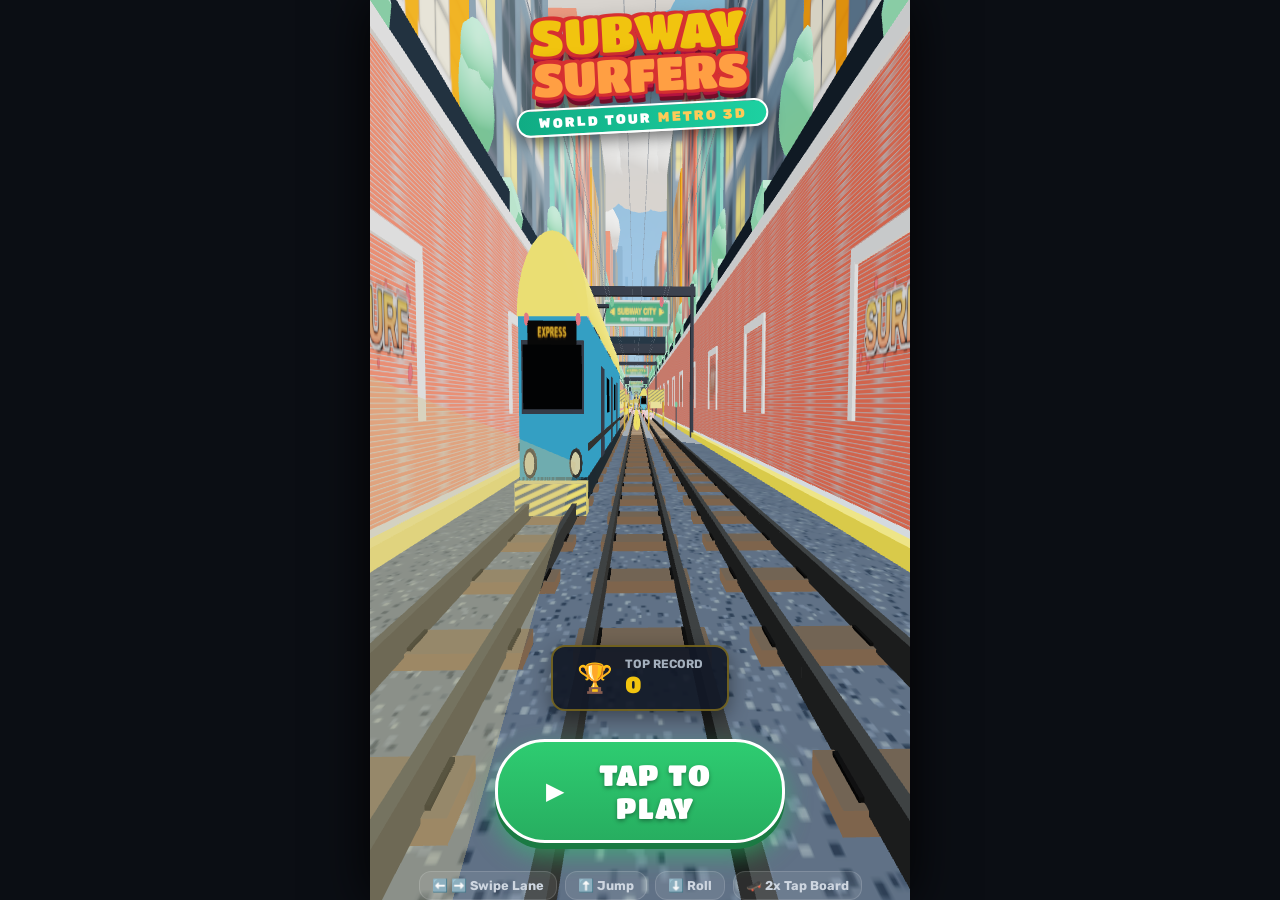
==== android/app/src/main/assets/web/index.html @ 168af614 "feat: add Subway Surfers web game and Android wrapper app" ====
<!DOCTYPE html>
<html lang="en">
<head>
  <meta charset="UTF-8">
  <meta name="viewport" content="width=device-width, initial-scale=1.0, maximum-scale=1.0, user-scalable=no, viewport-fit=cover">
  <title>Subway Runner 3D</title>
  <link rel="stylesheet" href="style.css">
  <script src="three.min.js"></script>
</head>
<body>
  <div id="game-wrapper">
    <!-- 3D WebGL Canvas -->
    <div id="canvas-container"></div>

    <!-- IN-GAME HUD (Exact Subway Surfers Style) -->
    <div id="hud" class="screen-layer">
      <!-- Top Left: Authentic Glossy Blue Pause Button -->
      <div class="hud-top-left">
        <button id="btn-pause" class="ss-pause-btn" aria-label="Pause">
          <span class="pause-bar"></span>
          <span class="pause-bar"></span>
        </button>

        <!-- Active Power-Up Badges on Left Side -->
        <div id="hud-powerups-list" class="ss-powerups-list">
          <!-- Dynamically populated power-up items -->
        </div>
      </div>

      <!-- Top Right: Exact Multiplier, Score & Coin Counters -->
      <div class="hud-top-right">
        <!-- Score Row: Multiplier + Score Pill -->
        <div class="ss-score-row">
          <div class="ss-multiplier" id="hud-multiplier">
            <span class="mult-prefix">x</span><span class="mult-val" id="mult-number">1</span>
            <span class="mult-star">★</span>
          </div>
          <div class="ss-stat-pill ss-score-pill">
            <span id="hud-score-count">000000</span>
          </div>
        </div>

        <!-- Coin Counter Pill (Stacked underneath Score) -->
        <div class="ss-coins-row">
          <div class="ss-stat-pill ss-coin-pill">
            <span id="hud-coin-count">0</span>
            <div class="ss-coin-icon">
              <span class="coin-star">★</span>
            </div>
          </div>
        </div>

        <!-- Top Run Chase Widget (Subway Surfers Friend Chase) -->
        <div class="ss-chase-widget" id="chase-card">
          <div class="chase-avatar">🏃</div>
          <div class="chase-info">
            <span class="chase-label">TOP RUN</span>
            <span class="chase-score" id="chase-score-val">10000</span>
          </div>
        </div>
      </div>

      <!-- Double Tap for Hoverboard Indicator -->
      <div id="hoverboard-prompt" class="ss-prompt-badge">
        <span class="board-icon">🛹</span> DOUBLE TAP FOR HOVERBOARD
      </div>

      <!-- Arcade Announcements & Near-Miss Floating Popups -->
      <div id="hud-announcements" class="ss-announcements-container"></div>
    </div>

    <!-- MAIN TITLE MENU (Subway Surfers Full Visual Presentation) -->
    <div id="screen-main-menu" class="screen-layer ss-title-screen active">
      <div class="ss-title-top">
        <div class="ss-logo-container">
          <div class="ss-logo-main">SUBWAY</div>
          <div class="ss-logo-sub">SURFERS</div>
          <div class="ss-tour-banner">
            <span class="tour-text">WORLD TOUR</span>
            <span class="tour-city">METRO 3D</span>
          </div>
        </div>
      </div>

      <div class="ss-title-bottom">
        <div class="ss-menu-card">
          <div class="ss-trophy">🏆</div>
          <div class="ss-card-details">
            <span class="ss-card-title">TOP RECORD</span>
            <span class="ss-card-val" id="menu-high-score">0</span>
          </div>
        </div>

        <div class="ss-play-container">
          <button id="btn-play" class="ss-btn-play">
            <span class="play-arrow">▶</span>
            <span class="play-label">TAP TO PLAY</span>
          </button>
        </div>

        <div class="ss-quick-controls">
          <span>⬅️ ➡️ Swipe Lane</span>
          <span>⬆️ Jump</span>
          <span>⬇️ Roll</span>
          <span>🛹 2x Tap Board</span>
        </div>
      </div>
    </div>

    <!-- PAUSE MENU -->
    <div id="screen-pause" class="screen-layer overlay">
      <div class="ss-modal">
        <h2 class="ss-modal-title">PAUSED</h2>
        <div class="ss-modal-stats">
          <div class="ss-stat-line">
            <span>Score:</span>
            <strong id="pause-score">0</strong>
          </div>
          <div class="ss-stat-line">
            <span>Coins:</span>
            <strong id="pause-coins">0</strong>
          </div>
        </div>
        <div class="ss-modal-buttons">
          <button id="btn-resume" class="ss-btn-green">RESUME</button>
          <button id="btn-pause-restart" class="ss-btn-orange">RESTART</button>
          <button id="btn-sound" class="ss-btn-blue">SOUND: ON</button>
        </div>
      </div>
    </div>

    <!-- GAME OVER SCREEN -->
    <div id="screen-game-over" class="screen-layer overlay">
      <div class="ss-modal game-over-modal">
        <h2 class="ss-modal-title ss-title-red">CRASHED!</h2>
        
        <div id="new-record-badge" class="ss-badge-record hidden">★ NEW HIGH SCORE! ★</div>

        <div class="ss-results-grid">
          <div class="ss-res-box">
            <span class="res-tag">SCORE</span>
            <span class="res-num" id="go-score">0</span>
          </div>
          <div class="ss-res-box">
            <span class="res-tag">COINS</span>
            <span class="res-num gold-text" id="go-coins">0</span>
          </div>
          <div class="ss-res-box">
            <span class="res-tag">DISTANCE</span>
            <span class="res-num" id="go-dist">0m</span>
          </div>
          <div class="ss-res-box">
            <span class="res-tag">RECORD</span>
            <span class="res-num" id="go-best">0</span>
          </div>
        </div>

        <div class="ss-modal-buttons">
          <button id="btn-restart" class="ss-btn-green ss-btn-large">
            <span>PLAY AGAIN</span>
          </button>
        </div>
      </div>
    </div>
  </div>

  <script src="game.js"></script>
</body>
</html>
---- android/app/src/main/assets/web/style.css ----
@import url('https://fonts.googleapis.com/css2?family=Titan+One&family=Rubik:ital,wght@0,700;0,900;1,900&display=swap');

:root {
  --ss-yellow: #f1c40f;
  --ss-orange: #f39c12;
  --ss-red: #e74c3c;
  --ss-green: #2ecc71;
  --ss-lime: #7bed9f;
  --ss-blue: #00a8ff;
  --ss-dark: #121826;
  --ss-pill-bg: rgba(18, 24, 38, 0.92);
  --ss-border: rgba(255, 255, 255, 0.22);
}

* {
  box-sizing: border-box;
  margin: 0;
  padding: 0;
  user-select: none;
  -webkit-user-select: none;
  -webkit-touch-callout: none;
}

html, body {
  width: 100%;
  height: 100%;
  overflow: hidden;
  background-color: #0b0e14;
  font-family: 'Rubik', sans-serif;
  color: #fff;
}

#game-wrapper {
  position: relative;
  width: 100%;
  height: 100%;
  max-width: 540px;
  margin: 0 auto;
  overflow: hidden;
  box-shadow: 0 0 50px rgba(0, 0, 0, 0.9);
  background: #000;
}

#canvas-container {
  width: 100%;
  height: 100%;
  position: absolute;
  top: 0;
  left: 0;
}

#canvas-container canvas {
  width: 100% !important;
  height: 100% !important;
  display: block;
}

.screen-layer {
  position: absolute;
  inset: 0;
  pointer-events: none;
}

.screen-layer.overlay {
  background: radial-gradient(circle at center, rgba(16, 20, 31, 0.78) 0%, rgba(8, 10, 16, 0.96) 100%);
  display: none;
  align-items: center;
  justify-content: center;
  pointer-events: auto;
  z-index: 50;
  backdrop-filter: blur(8px);
  -webkit-backdrop-filter: blur(8px);
}

.screen-layer.overlay.active {
  display: flex;
}

/* =========================================
   SUBWAY SURFERS IN-GAME HUD
   ========================================= */
#hud {
  z-index: 20;
  display: none;
  justify-content: space-between;
  padding: env(safe-area-inset-top, 14px) 14px 0 14px;
}

#hud.active {
  display: flex;
}

/* --- Top-Left: Authentic Glossy Blue Pause Button --- */
.hud-top-left {
  display: flex;
  flex-direction: column;
  gap: 12px;
  pointer-events: auto;
}

.ss-pause-btn {
  width: 48px;
  height: 48px;
  background: linear-gradient(180deg, #38b6ff 0%, #0084d6 100%);
  border: 2.5px solid #ffffff;
  border-radius: 12px;
  box-shadow: 0 4px 10px rgba(0, 0, 0, 0.45), inset 0 2px 3px rgba(255, 255, 255, 0.6);
  display: flex;
  align-items: center;
  justify-content: center;
  gap: 5px;
  cursor: pointer;
  transition: transform 0.08s ease;
}

.ss-pause-btn:active {
  transform: scale(0.92);
}

.pause-bar {
  width: 6px;
  height: 20px;
  background-color: #ffffff;
  border-radius: 3px;
  box-shadow: 0 1px 2px rgba(0, 0, 0, 0.3);
}

/* --- Active Power-Up Badges (Stacked on Left) --- */
.ss-powerups-list {
  display: flex;
  flex-direction: column;
  gap: 8px;
}

.ss-powerup-badge {
  display: flex;
  align-items: center;
  gap: 8px;
  background: var(--ss-pill-bg);
  border: 2px solid #fff;
  border-radius: 20px;
  padding: 4px 10px;
  font-size: 0.8rem;
  font-weight: 900;
  box-shadow: 0 4px 12px rgba(0,0,0,0.5);
  animation: popIn 0.25s ease-out;
}

.ss-powerup-badge.magnet { border-color: #ff4757; color: #ff6b81; }
.ss-powerup-badge.sneakers { border-color: #2ecc71; color: #7bed9f; }
.ss-powerup-badge.multiplier { border-color: #f1c40f; color: #feca57; }
.ss-powerup-badge.hoverboard { border-color: #00d2d3; color: #48dbfb; }

.ss-powerup-bar {
  width: 32px;
  height: 6px;
  background: rgba(255, 255, 255, 0.25);
  border-radius: 3px;
  overflow: hidden;
}

.ss-powerup-bar-fill {
  height: 100%;
  background: currentColor;
  width: 100%;
}

/* --- Top-Right: Authentic Multiplier, Score & Coins --- */
.hud-top-right {
  display: flex;
  flex-direction: column;
  align-items: flex-end;
  gap: 6px;
  pointer-events: auto;
}

.ss-score-row {
  display: flex;
  align-items: center;
  gap: 6px;
}

/* Multiplier (e.g. x1, x2, x9) */
.ss-multiplier {
  font-family: 'Titan One', cursive;
  font-size: 1.4rem;
  color: #7bed9f;
  text-shadow:
    -1.5px -1.5px 0 #1b4d2e,
     1.5px -1.5px 0 #1b4d2e,
    -1.5px  1.5px 0 #1b4d2e,
     1.5px  1.5px 0 #1b4d2e,
     0 3px 5px rgba(0, 0, 0, 0.7);
  transform: skewX(-8deg);
  display: flex;
  align-items: center;
  gap: 2px;
}

.mult-star {
  color: #f1c40f;
  font-size: 1.25rem;
  margin-left: 1px;
}

/* Dark Stat Pill Box */
.ss-stat-pill {
  background: var(--ss-pill-bg);
  border: 2px solid var(--ss-border);
  border-radius: 10px;
  box-shadow: 0 4px 10px rgba(0, 0, 0, 0.5), inset 0 1px 0 rgba(255, 255, 255, 0.15);
  display: flex;
  align-items: center;
}

.ss-score-pill {
  padding: 4px 14px;
  min-width: 110px;
  justify-content: flex-end;
}

.ss-score-pill span {
  font-family: 'Rubik', sans-serif;
  font-weight: 900;
  font-size: 1.35rem;
  letter-spacing: 1.5px;
  color: #ffffff;
  text-shadow: 0 2px 4px rgba(0, 0, 0, 0.6);
}

/* Coins Row */
.ss-coins-row {
  display: flex;
  justify-content: flex-end;
}

.ss-coin-pill {
  padding: 3px 6px 3px 12px;
  gap: 8px;
}

.ss-coin-pill span {
  font-family: 'Rubik', sans-serif;
  font-weight: 900;
  font-size: 1.2rem;
  color: #ffffff;
}

/* Golden Embossed Coin Icon */
.ss-coin-icon {
  width: 24px;
  height: 24px;
  background: radial-gradient(circle at 35% 35%, #fff176 0%, #f39c12 85%, #d35400 100%);
  border: 2px solid #f1c40f;
  border-radius: 50%;
  box-shadow: 0 0 8px rgba(241, 196, 15, 0.7), inset 0 1px 2px rgba(255, 255, 255, 0.8);
  display: flex;
  align-items: center;
  justify-content: center;
}

.coin-star {
  color: #c0392b;
  font-size: 0.75rem;
  font-weight: 900;
  text-shadow: 0 1px 1px rgba(255, 255, 255, 0.4);
}

/* Top Run Chase Widget (Like Screenshot 4) */
.ss-chase-widget {
  background: rgba(14, 18, 28, 0.88);
  border: 2px solid rgba(255, 255, 255, 0.18);
  border-radius: 10px;
  padding: 4px 10px;
  display: flex;
  align-items: center;
  gap: 8px;
  margin-top: 4px;
  box-shadow: 0 4px 10px rgba(0, 0, 0, 0.4);
}

.chase-avatar {
  width: 26px;
  height: 26px;
  background: #f39c12;
  border-radius: 6px;
  display: flex;
  align-items: center;
  justify-content: center;
  font-size: 1rem;
}

.chase-info {
  display: flex;
  flex-direction: column;
}

.chase-label {
  font-size: 0.65rem;
  font-weight: 900;
  color: #f1c40f;
  letter-spacing: 0.5px;
}

.chase-score {
  font-size: 0.95rem;
  font-weight: 900;
  color: #fff;
}

/* Prompt Badge (Bottom Center) */
.ss-prompt-badge {
  position: absolute;
  bottom: 24px;
  left: 50%;
  transform: translateX(-50%);
  background: rgba(0, 168, 255, 0.35);
  border: 1.5px solid #00a8ff;
  padding: 6px 18px;
  border-radius: 20px;
  font-size: 0.8rem;
  font-weight: 900;
  letter-spacing: 1px;
  color: #ffffff;
  text-shadow: 0 0 10px #00a8ff;
  animation: pulse 1.5s infinite;
  white-space: nowrap;
}

@keyframes pulse {
  0%, 100% { opacity: 0.4; transform: translateX(-50%) scale(0.98); }
  50% { opacity: 0.95; transform: translateX(-50%) scale(1.02); }
}

/* =========================================
   ARCADE FLOATING ANNOUNCEMENTS & NEAR-MISS
   ========================================= */
.ss-announcements-container {
  position: absolute;
  top: 24%;
  left: 50%;
  transform: translateX(-50%);
  display: flex;
  flex-direction: column;
  align-items: center;
  pointer-events: none;
  z-index: 60;
  gap: 8px;
}

.ss-pop-banner {
  background: linear-gradient(135deg, #f39c12, #e67e22);
  border: 2px solid #ffffff;
  border-radius: 24px;
  padding: 6px 18px;
  color: #ffffff;
  font-family: 'Montserrat', system-ui, sans-serif;
  font-size: 0.95rem;
  font-weight: 900;
  letter-spacing: 1px;
  text-shadow: 0 2px 4px rgba(0, 0, 0, 0.6);
  box-shadow: 0 4px 15px rgba(243, 156, 18, 0.6), inset 0 2px 0 rgba(255, 255, 255, 0.4);
  animation: popFloatUp 1.1s cubic-bezier(0.18, 0.89, 0.32, 1.28) forwards;
  white-space: nowrap;
}

.ss-pop-banner.near-miss {
  background: linear-gradient(135deg, #00d2d3, #0984e3);
  box-shadow: 0 4px 15px rgba(0, 210, 211, 0.6), inset 0 2px 0 rgba(255, 255, 255, 0.4);
}

.ss-pop-banner.ramp-surf {
  background: linear-gradient(135deg, #ff6b81, #eb4d4b);
  box-shadow: 0 4px 15px rgba(255, 107, 129, 0.6), inset 0 2px 0 rgba(255, 255, 255, 0.4);
}

@keyframes popFloatUp {
  0% { transform: scale(0.4) translateY(20px); opacity: 0; }
  25% { transform: scale(1.1) translateY(0); opacity: 1; }
  75% { transform: scale(1.0) translateY(-15px); opacity: 1; }
  100% { transform: scale(0.9) translateY(-40px); opacity: 0; }
}

/* =========================================
   AUTHENTIC MAIN MENU (SUBWAY SURFERS STYLE)
   ========================================= */
.ss-title-screen {
  background: transparent !important;
  backdrop-filter: none !important;
  -webkit-backdrop-filter: none !important;
  display: none;
  flex-direction: column;
  justify-content: space-between;
  align-items: center;
  padding: env(safe-area-inset-top, 20px) 16px env(safe-area-inset-bottom, 24px) 16px;
  pointer-events: none;
  z-index: 50;
}

.ss-title-screen.active {
  display: flex;
}

.ss-title-top {
  pointer-events: auto;
  display: flex;
  flex-direction: column;
  align-items: center;
  width: 100%;
}

.ss-title-bottom {
  pointer-events: auto;
  display: flex;
  flex-direction: column;
  align-items: center;
  width: 100%;
}

.menu-content {
  display: flex;
  flex-direction: column;
  align-items: center;
  text-align: center;
  padding: 16px;
  width: 100%;
  max-width: 440px;
}

/* Subway Surfers Graffiti 3D Logo */
.ss-logo-container {
  display: flex;
  flex-direction: column;
  align-items: center;
  margin-top: 10px;
  margin-bottom: 12px;
  transform: rotate(-3deg);
}

.ss-logo-main {
  font-family: 'Titan One', cursive;
  font-size: 3.1rem;
  line-height: 0.88;
  color: #f1c40f;
  text-shadow:
    -3px -3px 0 #d63031,
     3px -3px 0 #d63031,
    -3px  3px 0 #d63031,
     3px  3px 0 #d63031,
     0 6px 0 #b71540,
     0 10px 0 #780e2a,
     0 14px 25px rgba(0, 0, 0, 0.9);
}

.ss-logo-sub {
  font-family: 'Titan One', cursive;
  font-size: 2.9rem;
  line-height: 0.88;
  color: #ff9f43;
  text-shadow:
    -3px -3px 0 #d63031,
     3px -3px 0 #d63031,
    -3px  3px 0 #d63031,
     3px  3px 0 #d63031,
     0 6px 0 #b71540,
     0 10px 0 #780e2a,
     0 14px 25px rgba(0, 0, 0, 0.9);
}

.ss-tour-banner {
  background: linear-gradient(90deg, #10ac84 0%, #1dd1a1 100%);
  border: 2px solid #ffffff;
  border-radius: 25px;
  padding: 4px 20px;
  margin-top: 10px;
  box-shadow: 0 6px 15px rgba(0, 0, 0, 0.5);
  display: flex;
  gap: 6px;
  font-weight: 900;
  font-size: 0.85rem;
  letter-spacing: 2px;
}

.tour-text { color: #fff; }
.tour-city { color: #feca57; }

/* Menu High Score Card */
.ss-menu-card {
  display: flex;
  align-items: center;
  gap: 12px;
  background: var(--ss-pill-bg);
  border: 2px solid rgba(241, 196, 15, 0.4);
  border-radius: 14px;
  padding: 10px 24px;
  margin-bottom: 28px;
  box-shadow: 0 6px 20px rgba(0, 0, 0, 0.4);
}

.ss-trophy {
  font-size: 1.8rem;
}

.ss-card-details {
  display: flex;
  flex-direction: column;
  align-items: flex-start;
}

.ss-card-title {
  font-size: 0.75rem;
  font-weight: 700;
  color: #a4b0be;
}

.ss-card-val {
  font-size: 1.45rem;
  font-weight: 900;
  color: #f1c40f;
}

/* Big Green Play Button (Subway Surfers Style) */
.ss-play-container {
  width: 100%;
  display: flex;
  justify-content: center;
}

.ss-btn-play {
  background: linear-gradient(180deg, #2ecc71 0%, #27ae60 100%);
  border: 3px solid #ffffff;
  border-radius: 50px;
  padding: 16px 48px;
  cursor: pointer;
  box-shadow:
    0 6px 0 #1b7a43,
    0 12px 25px rgba(46, 204, 113, 0.55);
  display: flex;
  align-items: center;
  justify-content: center;
  gap: 12px;
  transition: transform 0.08s ease, box-shadow 0.08s ease;
  width: 100%;
  max-width: 290px;
  animation: playPulse 2s infinite ease-in-out;
}

@keyframes playPulse {
  0%, 100% {
    transform: scale(1);
    box-shadow: 0 6px 0 #1b7a43, 0 12px 25px rgba(46, 204, 113, 0.55);
  }
  50% {
    transform: scale(1.03);
    box-shadow: 0 7px 0 #1b7a43, 0 16px 30px rgba(46, 204, 113, 0.7);
  }
}

.ss-btn-play:active {
  transform: translateY(4px) scale(0.98);
  box-shadow:
    0 2px 0 #1b7a43,
    0 4px 10px rgba(46, 204, 113, 0.4);
}

.play-arrow {
  color: #ffffff;
  font-size: 1.5rem;
}

.play-label {
  font-family: 'Titan One', cursive;
  font-size: 1.8rem;
  color: #ffffff;
  letter-spacing: 1px;
  text-shadow: 0 2px 4px rgba(0, 0, 0, 0.35);
}

.ss-quick-controls {
  display: flex;
  flex-wrap: wrap;
  gap: 8px;
  justify-content: center;
  margin-top: 28px;
}

.ss-quick-controls span {
  background: rgba(255, 255, 255, 0.08);
  border: 1px solid rgba(255, 255, 255, 0.14);
  padding: 6px 12px;
  border-radius: 12px;
  font-size: 0.8rem;
  font-weight: 700;
  color: #ced6e0;
}

/* =========================================
   MODAL WINDOWS (PAUSE & GAME OVER)
   ========================================= */
.ss-modal {
  background: var(--ss-pill-bg);
  border: 3px solid rgba(255, 255, 255, 0.25);
  border-radius: 24px;
  padding: 28px 24px;
  width: 90%;
  max-width: 400px;
  text-align: center;
  box-shadow: 0 16px 40px rgba(0, 0, 0, 0.85);
}

.ss-modal-title {
  font-family: 'Titan One', cursive;
  font-size: 2.4rem;
  color: #00a8ff;
  text-shadow: 0 0 15px rgba(0, 168, 255, 0.6);
  margin-bottom: 18px;
}

.ss-title-red {
  color: #ff4757;
  text-shadow: 0 4px 0 #b71540, 0 0 25px rgba(255, 71, 87, 0.7);
}

.ss-modal-stats {
  background: rgba(0, 0, 0, 0.4);
  border-radius: 14px;
  padding: 16px;
  margin-bottom: 22px;
  display: flex;
  flex-direction: column;
  gap: 10px;
}

.ss-stat-line {
  display: flex;
  justify-content: space-between;
  font-size: 1.15rem;
}

.ss-stat-line strong {
  color: #f1c40f;
}

.ss-modal-buttons {
  display: flex;
  flex-direction: column;
  gap: 10px;
}

.ss-btn-green {
  background: linear-gradient(180deg, #2ecc71 0%, #27ae60 100%);
  border: 2px solid #fff;
  border-radius: 30px;
  padding: 12px 24px;
  color: #fff;
  font-family: 'Titan One', cursive;
  font-size: 1.4rem;
  cursor: pointer;
  box-shadow: 0 5px 0 #1b7a43;
}

.ss-btn-green:active {
  transform: translateY(3px);
  box-shadow: 0 2px 0 #1b7a43;
}

.ss-btn-orange {
  background: linear-gradient(180deg, #ff9f43 0%, #ee5253 100%);
  border: 2px solid #fff;
  border-radius: 30px;
  padding: 12px 24px;
  color: #fff;
  font-family: 'Titan One', cursive;
  font-size: 1.4rem;
  cursor: pointer;
  box-shadow: 0 5px 0 #a92020;
}

.ss-btn-orange:active {
  transform: translateY(3px);
  box-shadow: 0 2px 0 #a92020;
}

.ss-btn-blue {
  background: linear-gradient(180deg, #54a0ff 0%, #2e86de 100%);
  border: 2px solid #fff;
  border-radius: 30px;
  padding: 10px 24px;
  color: #fff;
  font-weight: 900;
  font-size: 1rem;
  cursor: pointer;
  box-shadow: 0 5px 0 #1b63b2;
}

.ss-btn-blue:active {
  transform: translateY(3px);
  box-shadow: 0 2px 0 #1b63b2;
}

/* Results Grid */
.ss-results-grid {
  display: grid;
  grid-template-columns: 1fr 1fr;
  gap: 10px;
  margin-bottom: 22px;
}

.ss-res-box {
  background: rgba(0, 0, 0, 0.45);
  border: 1px solid rgba(255, 255, 255, 0.12);
  border-radius: 12px;
  padding: 12px 8px;
  display: flex;
  flex-direction: column;
}

.res-tag {
  font-size: 0.72rem;
  font-weight: 800;
  color: #a4b0be;
  letter-spacing: 1px;
}

.res-num {
  font-size: 1.45rem;
  font-weight: 900;
  margin-top: 4px;
}

.gold-text {
  color: #f1c40f;
}

.ss-badge-record {
  background: linear-gradient(90deg, #ff9f43, #feca57);
  color: #111;
  font-weight: 900;
  font-size: 0.85rem;
  padding: 6px 16px;
  border-radius: 20px;
  margin-bottom: 14px;
  display: inline-block;
  animation: pulse 1s infinite;
}

.ss-badge-record.hidden {
  display: none;
}

@keyframes popIn {
  from { transform: scale(0.6); opacity: 0; }
  to { transform: scale(1); opacity: 1; }
}
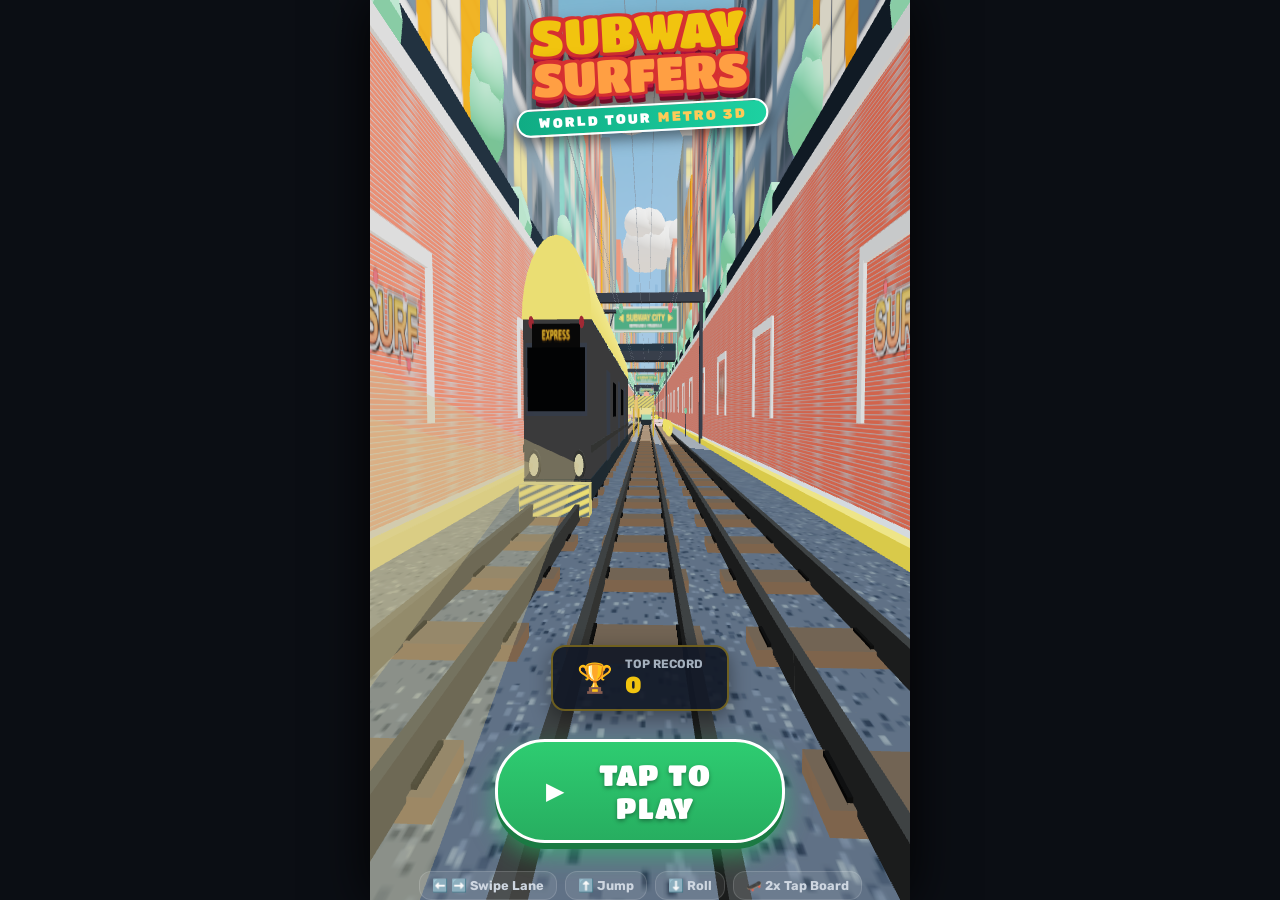
==== commit 087576c0: "docs: fix Mermaid flowchart preview, update REA repository attribution to morluto/rea, and add autho" ====
--- a/android/app/src/main/assets/web/index.html
+++ b/android/app/src/main/assets/web/index.html
@@ -3,6 +3,8 @@
 <head>
   <meta charset="UTF-8">
   <meta name="viewport" content="width=device-width, initial-scale=1.0, maximum-scale=1.0, user-scalable=no, viewport-fit=cover">
+  <meta name="author" content="Ahmed Raza Khan">
+  <meta name="description" content="Subway Runner 3D — Production-grade WebGL endless runner reverse-engineered with REA by Ahmed Raza Khan (AI Software Engineer).">
   <title>Subway Runner 3D</title>
   <link rel="stylesheet" href="style.css">
   <script src="three.min.js"></script>
